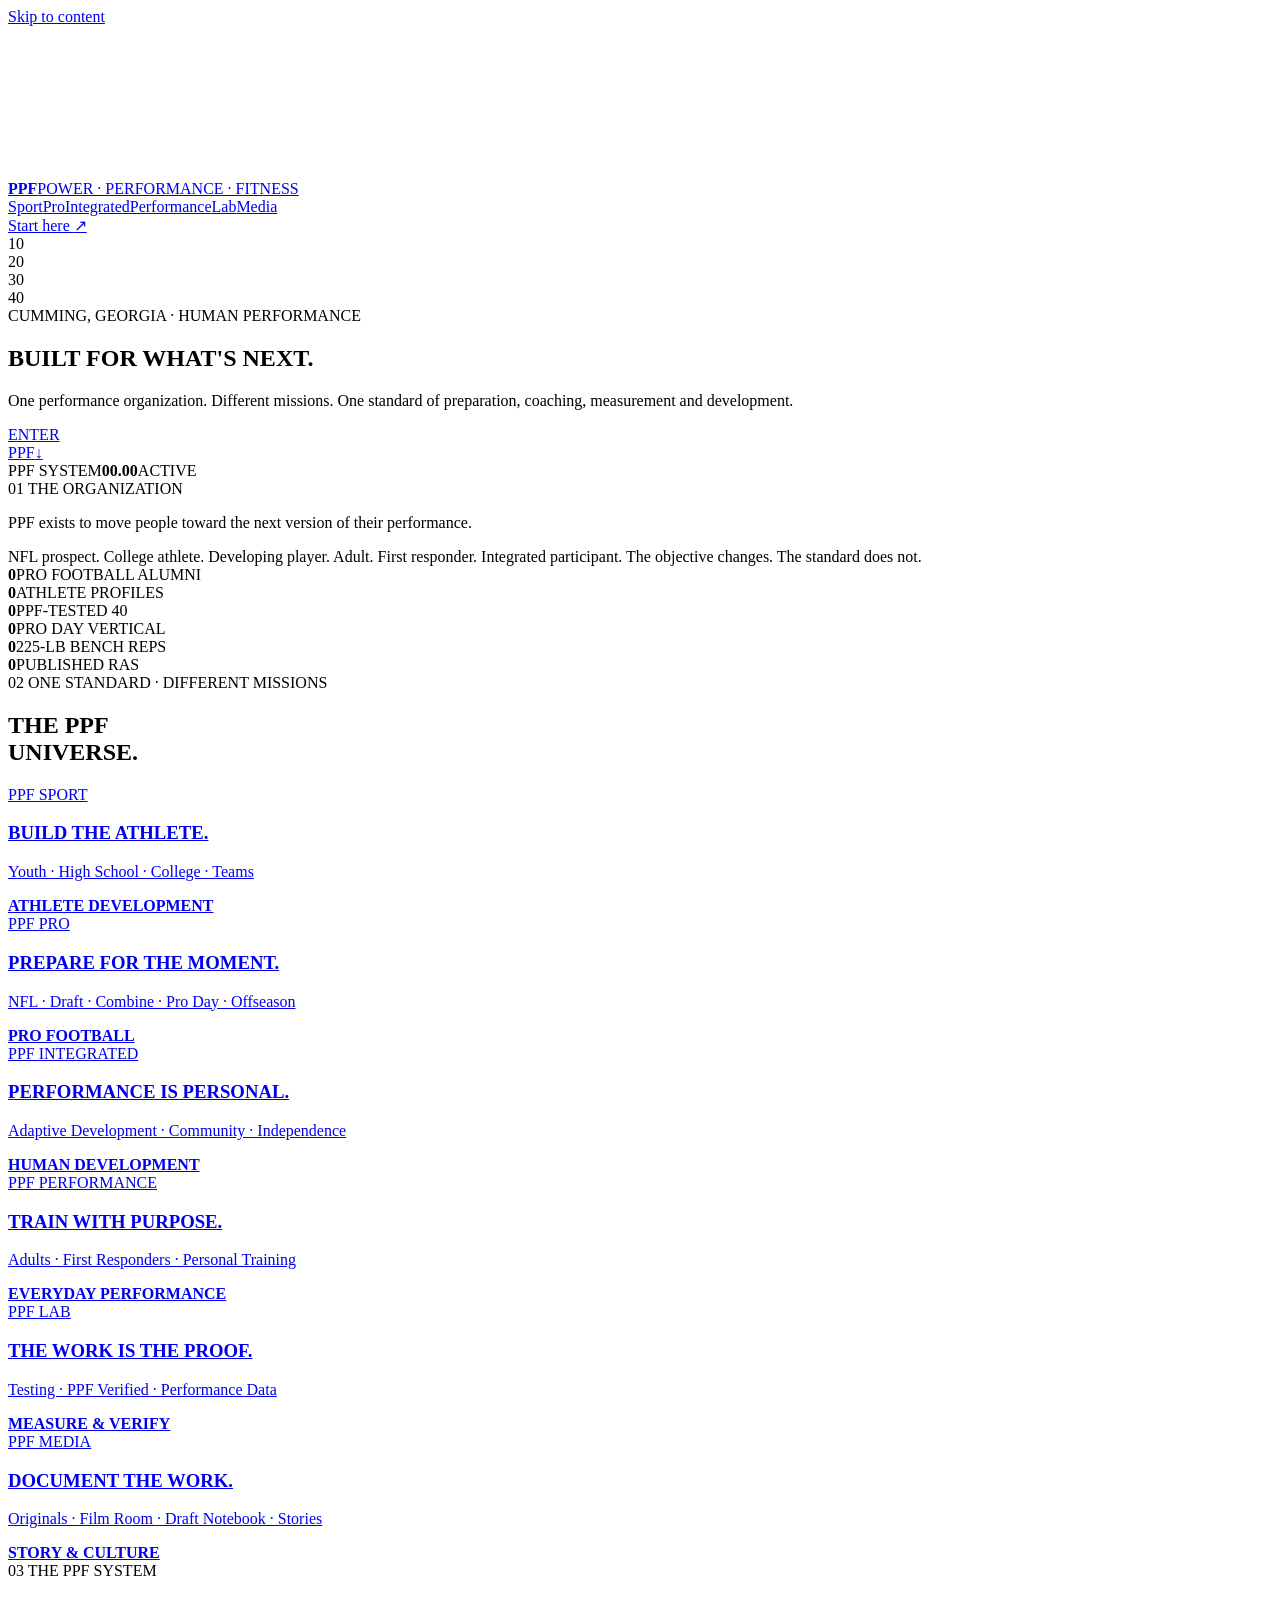
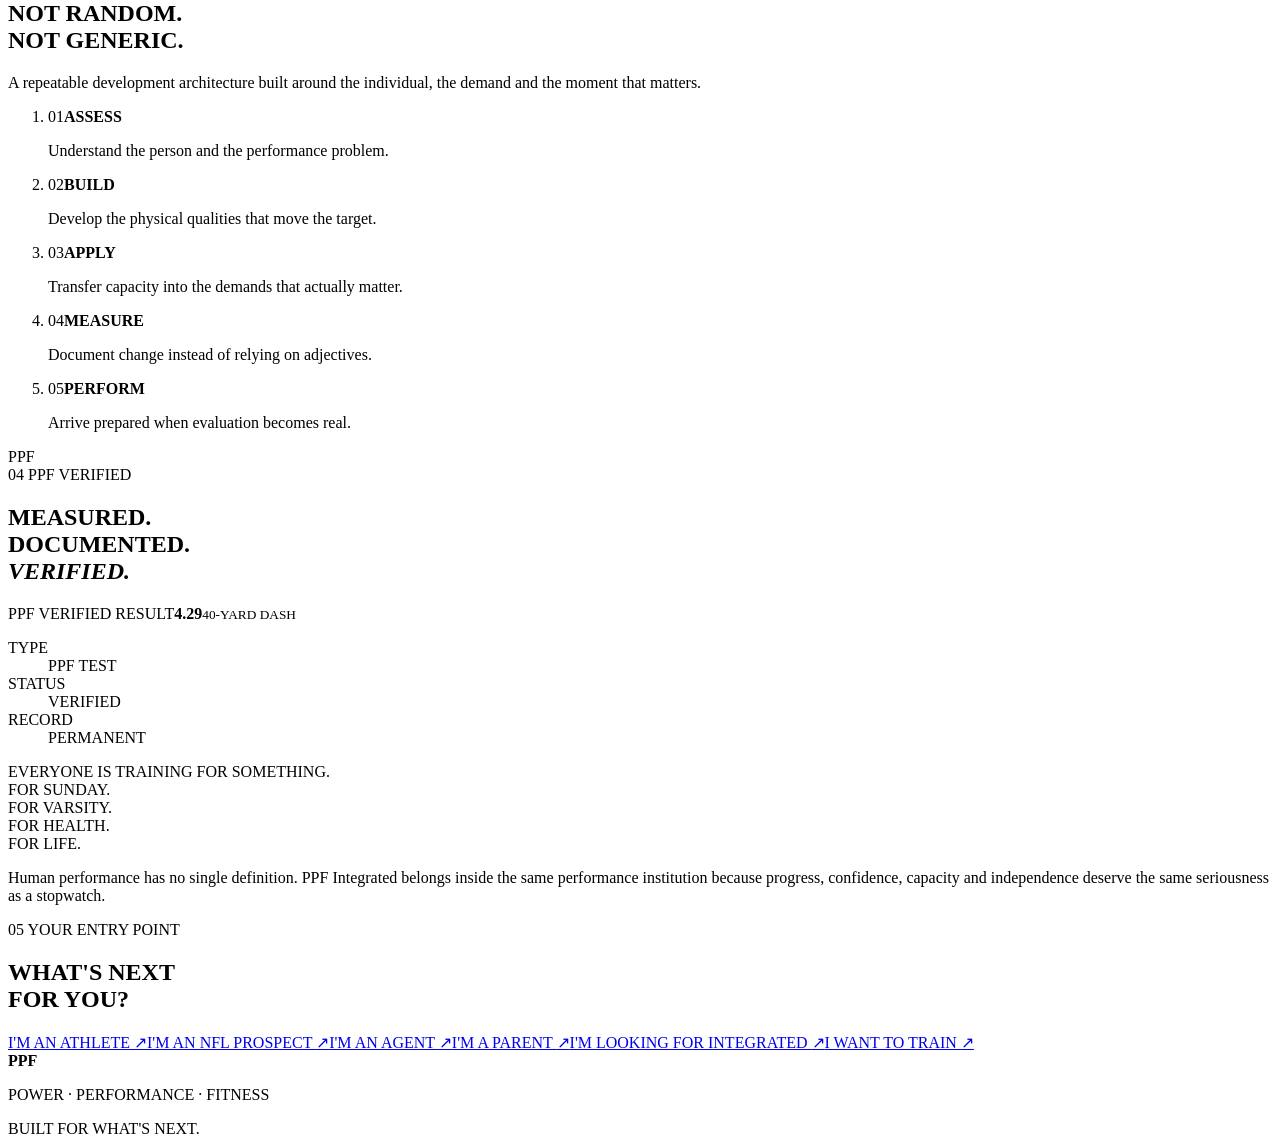
==== master/index.html @ 08e65265 "Build PPF master experience foundation" ====
<!doctype html>
<html lang="en">
<head>
  <meta charset="utf-8">
  <meta name="viewport" content="width=device-width,initial-scale=1,viewport-fit=cover">
  <meta name="theme-color" content="#070707">
  <title>PPF | Built for What's Next</title>
  <meta name="description" content="Power Performance & Fitness. Athlete development, professional football preparation, adaptive development, adult performance, verified testing and original media from Cumming, Georgia.">
  <link rel="stylesheet" href="styles/tokens.css">
  <link rel="stylesheet" href="styles/base.css">
  <link rel="stylesheet" href="styles/motion.css">
</head>
<body>
  <a class="skip" href="#main">Skip to content</a>
  <div class="scroll-meter" aria-hidden="true"><span id="scrollMeter"></span></div>
  <canvas class="performance-grid" id="performanceGrid" aria-hidden="true"></canvas>

  <header class="site-header" id="siteHeader">
    <a class="wordmark" href="#top" aria-label="PPF home">
      <strong>PPF</strong><span>POWER · PERFORMANCE · FITNESS</span>
    </a>
    <nav class="desktop-nav" aria-label="Primary navigation">
      <a href="#sport">Sport</a><a href="#pro">Pro</a><a href="#integrated">Integrated</a><a href="#performance">Performance</a><a href="#lab">Lab</a><a href="#media">Media</a>
    </nav>
    <a class="start-link" href="#path">Start here <span>↗</span></a>
  </header>

  <main id="main">
    <section class="hero" id="top" data-tone="dark">
      <div class="hero-field" aria-hidden="true">
        <div class="yard yard-10">10</div><div class="yard yard-20">20</div><div class="yard yard-30">30</div><div class="yard yard-40">40</div>
      </div>
      <div class="hero-kicker reveal">CUMMING, GEORGIA · HUMAN PERFORMANCE</div>
      <h1 class="hero-title" aria-label="Built for what's next">
        <span class="title-line"><span>BUILT FOR</span></span>
        <span class="title-line accent-line"><span>WHAT'S NEXT.</span></span>
      </h1>
      <div class="hero-bottom reveal">
        <p>One performance organization. Different missions. One standard of preparation, coaching, measurement and development.</p>
        <a class="circle-cta magnetic" href="#manifesto"><span>ENTER<br>PPF</span><i>↓</i></a>
      </div>
      <div class="hero-readout" aria-hidden="true"><span>PPF SYSTEM</span><strong id="heroReadout">00.00</strong><span>ACTIVE</span></div>
    </section>

    <section class="manifesto section-pad" id="manifesto">
      <div class="eyebrow reveal"><span>01</span> THE ORGANIZATION</div>
      <p class="manifesto-copy split-reveal">PPF exists to move people toward the next version of their performance.</p>
      <div class="manifesto-sub reveal">NFL prospect. College athlete. Developing player. Adult. First responder. Integrated participant. The objective changes. The standard does not.</div>
    </section>

    <section class="proof" id="proof" aria-label="PPF proof">
      <div class="proof-track">
        <article class="proof-stat reveal"><strong data-count="24">0</strong><span>PRO FOOTBALL ALUMNI</span></article>
        <article class="proof-stat reveal"><strong data-count="60" data-suffix="+">0</strong><span>ATHLETE PROFILES</span></article>
        <article class="proof-stat reveal"><strong data-count="4.29" data-decimals="2">0</strong><span>PPF-TESTED 40</span></article>
        <article class="proof-stat reveal"><strong data-count="39.5" data-decimals="1" data-suffix="″">0</strong><span>PRO DAY VERTICAL</span></article>
        <article class="proof-stat reveal"><strong data-count="30">0</strong><span>225-LB BENCH REPS</span></article>
        <article class="proof-stat reveal"><strong data-count="9.75" data-decimals="2">0</strong><span>PUBLISHED RAS</span></article>
      </div>
    </section>

    <section class="worlds section-pad" aria-labelledby="worldsTitle">
      <div class="eyebrow reveal"><span>02</span> ONE STANDARD · DIFFERENT MISSIONS</div>
      <h2 id="worldsTitle" class="section-title split-reveal">THE PPF<br>UNIVERSE.</h2>
      <div class="world-stack">
        <a class="world-panel" id="sport" href="#path" data-index="01"><div><span>PPF SPORT</span><h3>BUILD THE ATHLETE.</h3><p>Youth · High School · College · Teams</p></div><b>ATHLETE DEVELOPMENT</b></a>
        <a class="world-panel" id="pro" href="#path" data-index="02"><div><span>PPF PRO</span><h3>PREPARE FOR THE MOMENT.</h3><p>NFL · Draft · Combine · Pro Day · Offseason</p></div><b>PRO FOOTBALL</b></a>
        <a class="world-panel" id="integrated" href="#path" data-index="03"><div><span>PPF INTEGRATED</span><h3>PERFORMANCE IS PERSONAL.</h3><p>Adaptive Development · Community · Independence</p></div><b>HUMAN DEVELOPMENT</b></a>
        <a class="world-panel" id="performance" href="#path" data-index="04"><div><span>PPF PERFORMANCE</span><h3>TRAIN WITH PURPOSE.</h3><p>Adults · First Responders · Personal Training</p></div><b>EVERYDAY PERFORMANCE</b></a>
        <a class="world-panel" id="lab" href="#path" data-index="05"><div><span>PPF LAB</span><h3>THE WORK IS THE PROOF.</h3><p>Testing · PPF Verified · Performance Data</p></div><b>MEASURE & VERIFY</b></a>
        <a class="world-panel" id="media" href="#path" data-index="06"><div><span>PPF MEDIA</span><h3>DOCUMENT THE WORK.</h3><p>Originals · Film Room · Draft Notebook · Stories</p></div><b>STORY & CULTURE</b></a>
      </div>
    </section>

    <section class="system section-pad" id="system">
      <div class="eyebrow reveal"><span>03</span> THE PPF SYSTEM</div>
      <div class="system-head"><h2 class="section-title split-reveal">NOT RANDOM.<br>NOT GENERIC.</h2><p class="reveal">A repeatable development architecture built around the individual, the demand and the moment that matters.</p></div>
      <ol class="system-steps">
        <li class="reveal"><span>01</span><strong>ASSESS</strong><p>Understand the person and the performance problem.</p></li>
        <li class="reveal"><span>02</span><strong>BUILD</strong><p>Develop the physical qualities that move the target.</p></li>
        <li class="reveal"><span>03</span><strong>APPLY</strong><p>Transfer capacity into the demands that actually matter.</p></li>
        <li class="reveal"><span>04</span><strong>MEASURE</strong><p>Document change instead of relying on adjectives.</p></li>
        <li class="reveal"><span>05</span><strong>PERFORM</strong><p>Arrive prepared when evaluation becomes real.</p></li>
      </ol>
    </section>

    <section class="verified section-pad">
      <div class="verified-orbit" aria-hidden="true"><span>PPF</span></div>
      <div class="eyebrow reveal"><span>04</span> PPF VERIFIED</div>
      <div class="verified-grid">
        <h2 class="section-title split-reveal">MEASURED.<br>DOCUMENTED.<br><em>VERIFIED.</em></h2>
        <div class="verified-card reveal"><span>PPF VERIFIED RESULT</span><strong>4.29</strong><small>40-YARD DASH</small><dl><div><dt>TYPE</dt><dd>PPF TEST</dd></div><div><dt>STATUS</dt><dd>VERIFIED</dd></div><div><dt>RECORD</dt><dd>PERMANENT</dd></div></dl></div>
      </div>
    </section>

    <section class="human section-pad">
      <div class="human-line reveal">EVERYONE IS TRAINING FOR SOMETHING.</div>
      <div class="human-grid">
        <div class="human-statement split-reveal">FOR SUNDAY.<br>FOR VARSITY.<br>FOR HEALTH.<br><span>FOR LIFE.</span></div>
        <p class="reveal">Human performance has no single definition. PPF Integrated belongs inside the same performance institution because progress, confidence, capacity and independence deserve the same seriousness as a stopwatch.</p>
      </div>
    </section>

    <section class="path section-pad" id="path">
      <div class="eyebrow reveal"><span>05</span> YOUR ENTRY POINT</div>
      <h2 class="section-title split-reveal">WHAT'S NEXT<br>FOR YOU?</h2>
      <div class="path-grid">
        <a href="#sport" class="reveal">I'M AN ATHLETE <span>↗</span></a><a href="#pro" class="reveal">I'M AN NFL PROSPECT <span>↗</span></a><a href="#pro" class="reveal">I'M AN AGENT <span>↗</span></a><a href="#sport" class="reveal">I'M A PARENT <span>↗</span></a><a href="#integrated" class="reveal">I'M LOOKING FOR INTEGRATED <span>↗</span></a><a href="#performance" class="reveal">I WANT TO TRAIN <span>↗</span></a>
      </div>
    </section>
  </main>

  <footer><strong>PPF</strong><p>POWER · PERFORMANCE · FITNESS</p><span>BUILT FOR WHAT'S NEXT.</span></footer>
  <script src="scripts/app.js" defer></script>
</body>
</html>
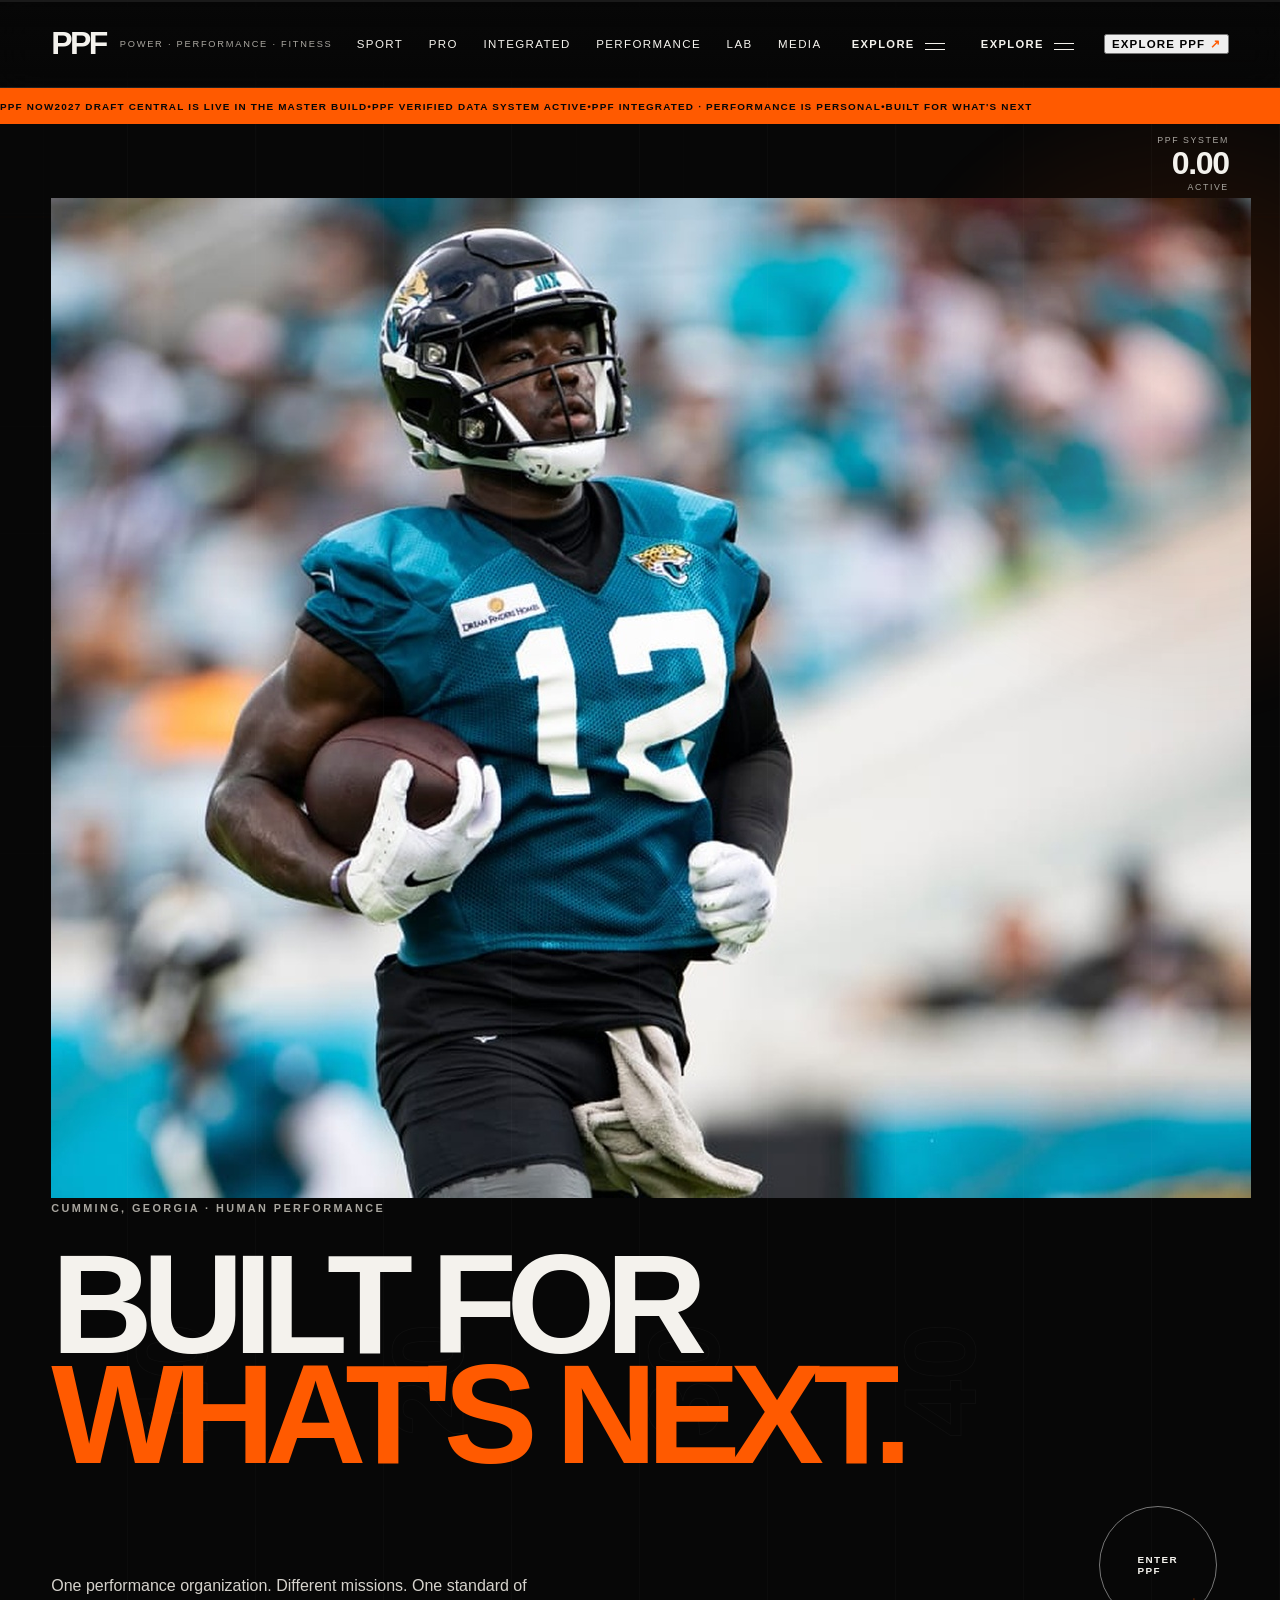
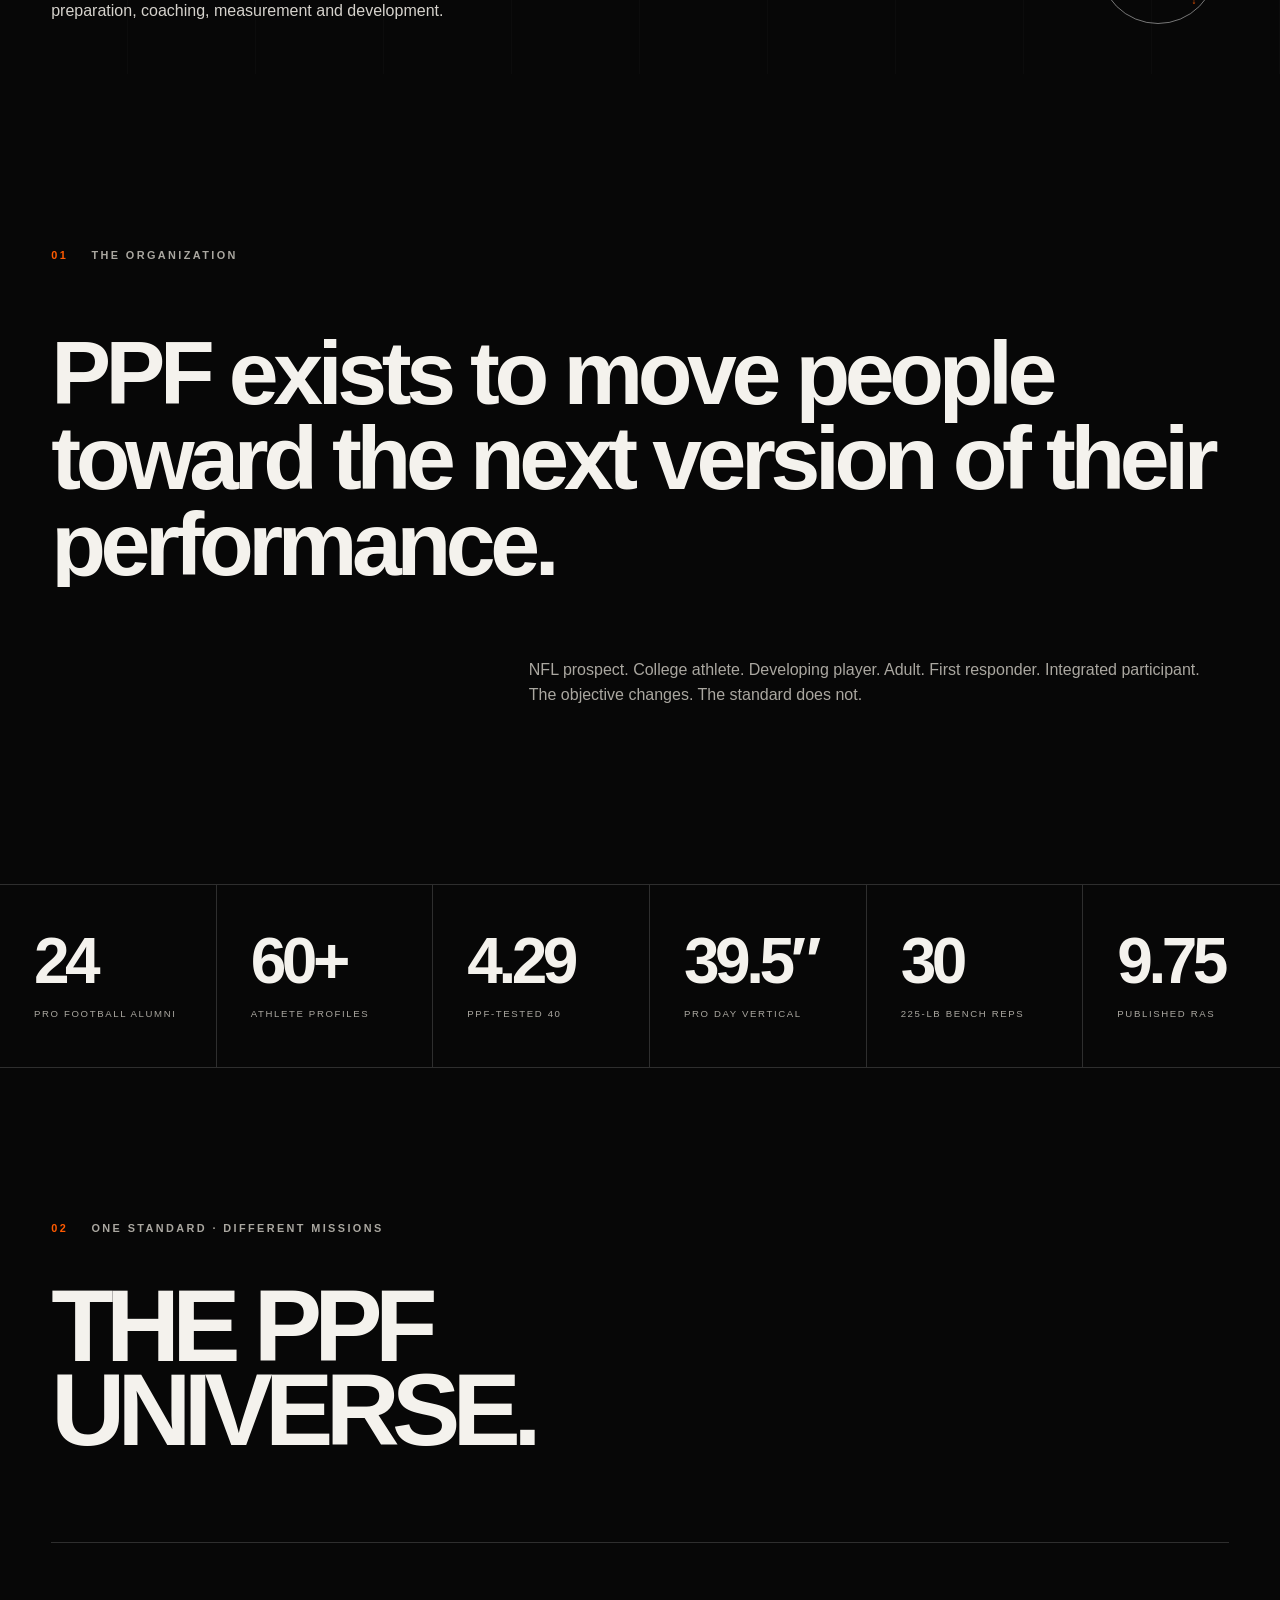
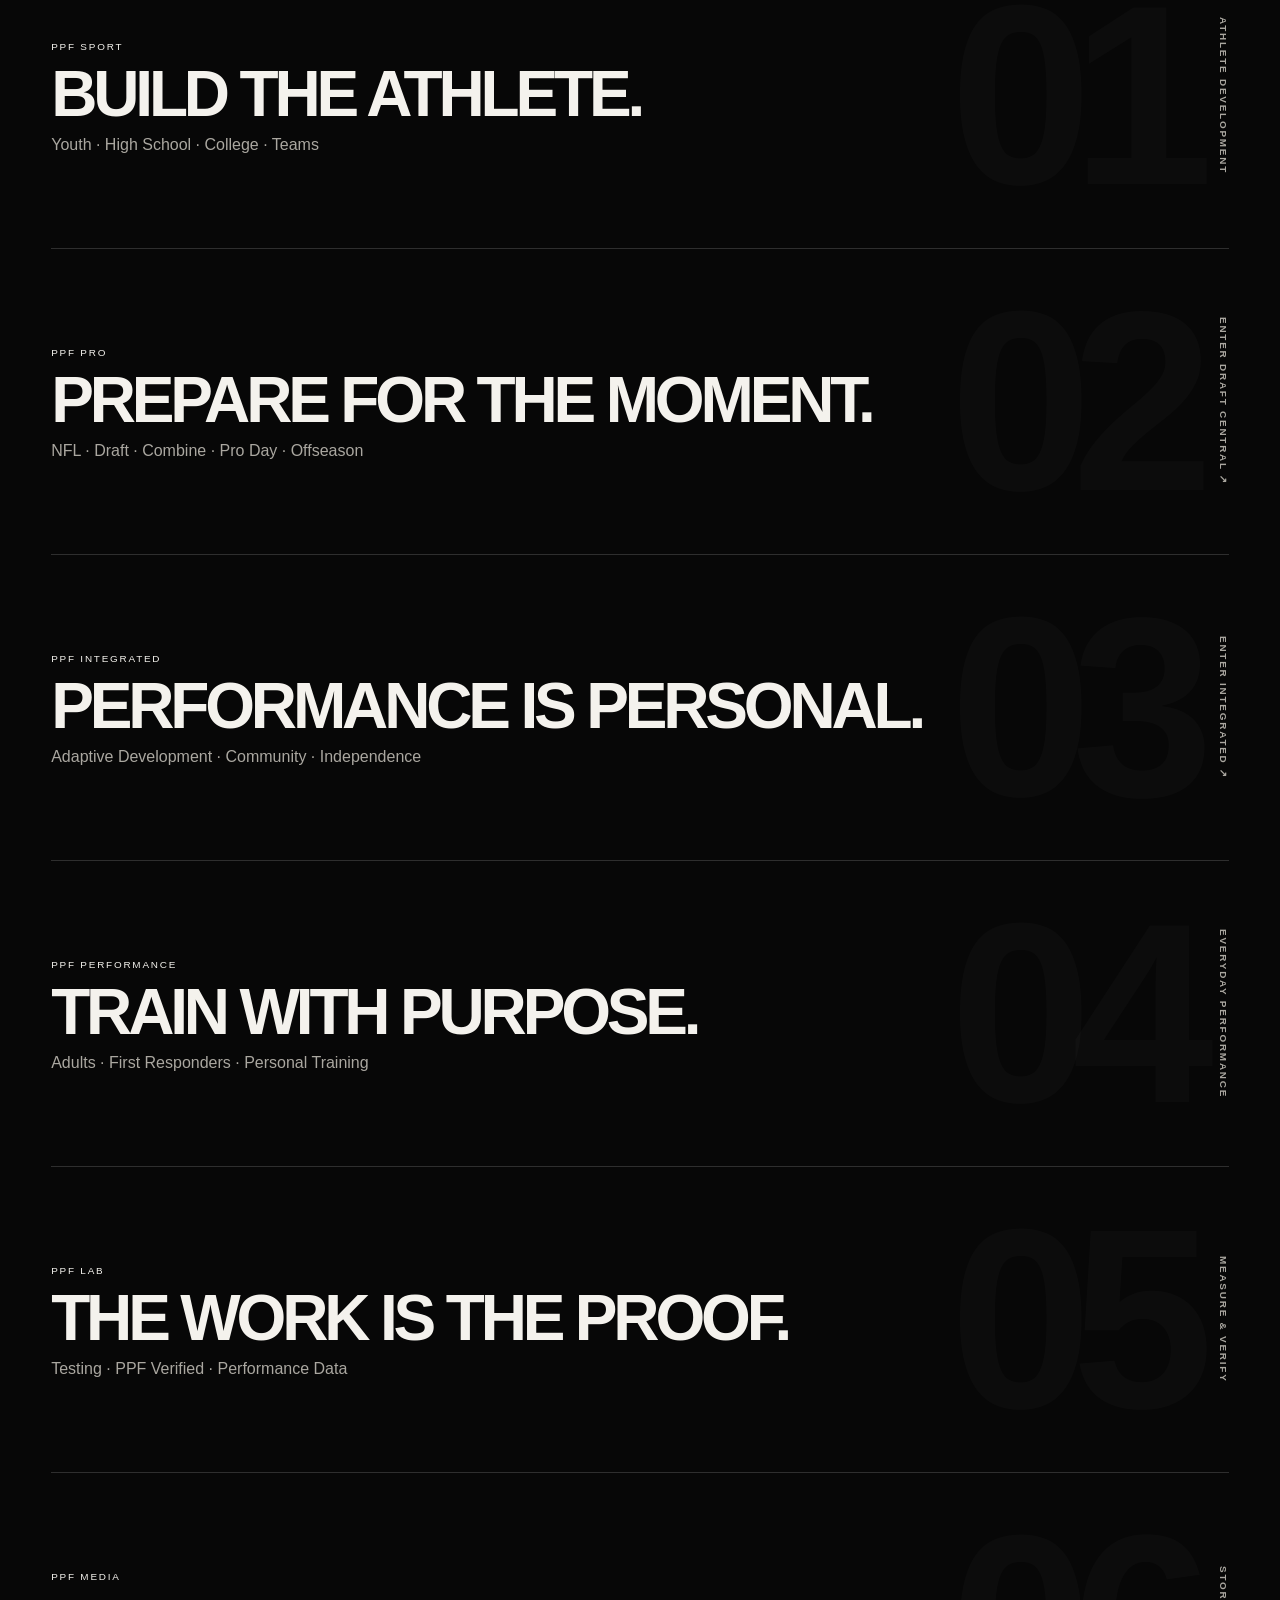
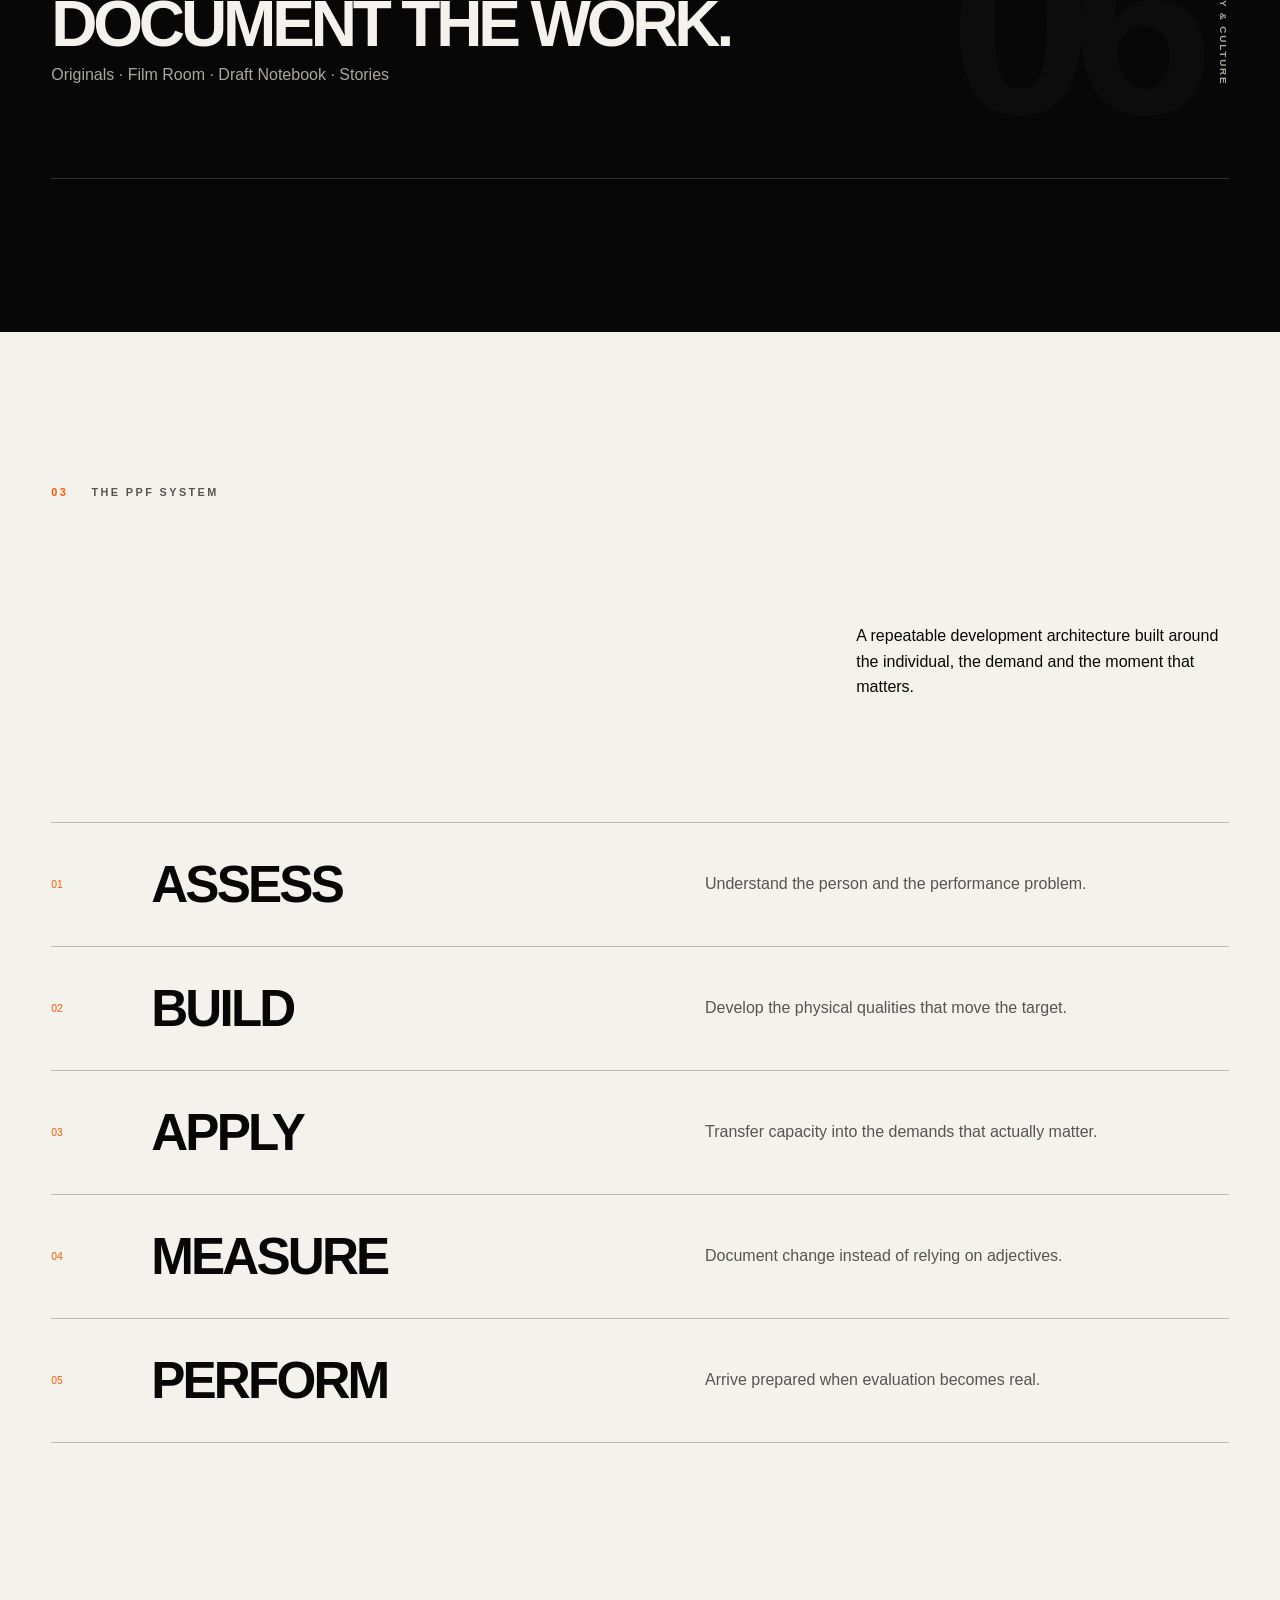
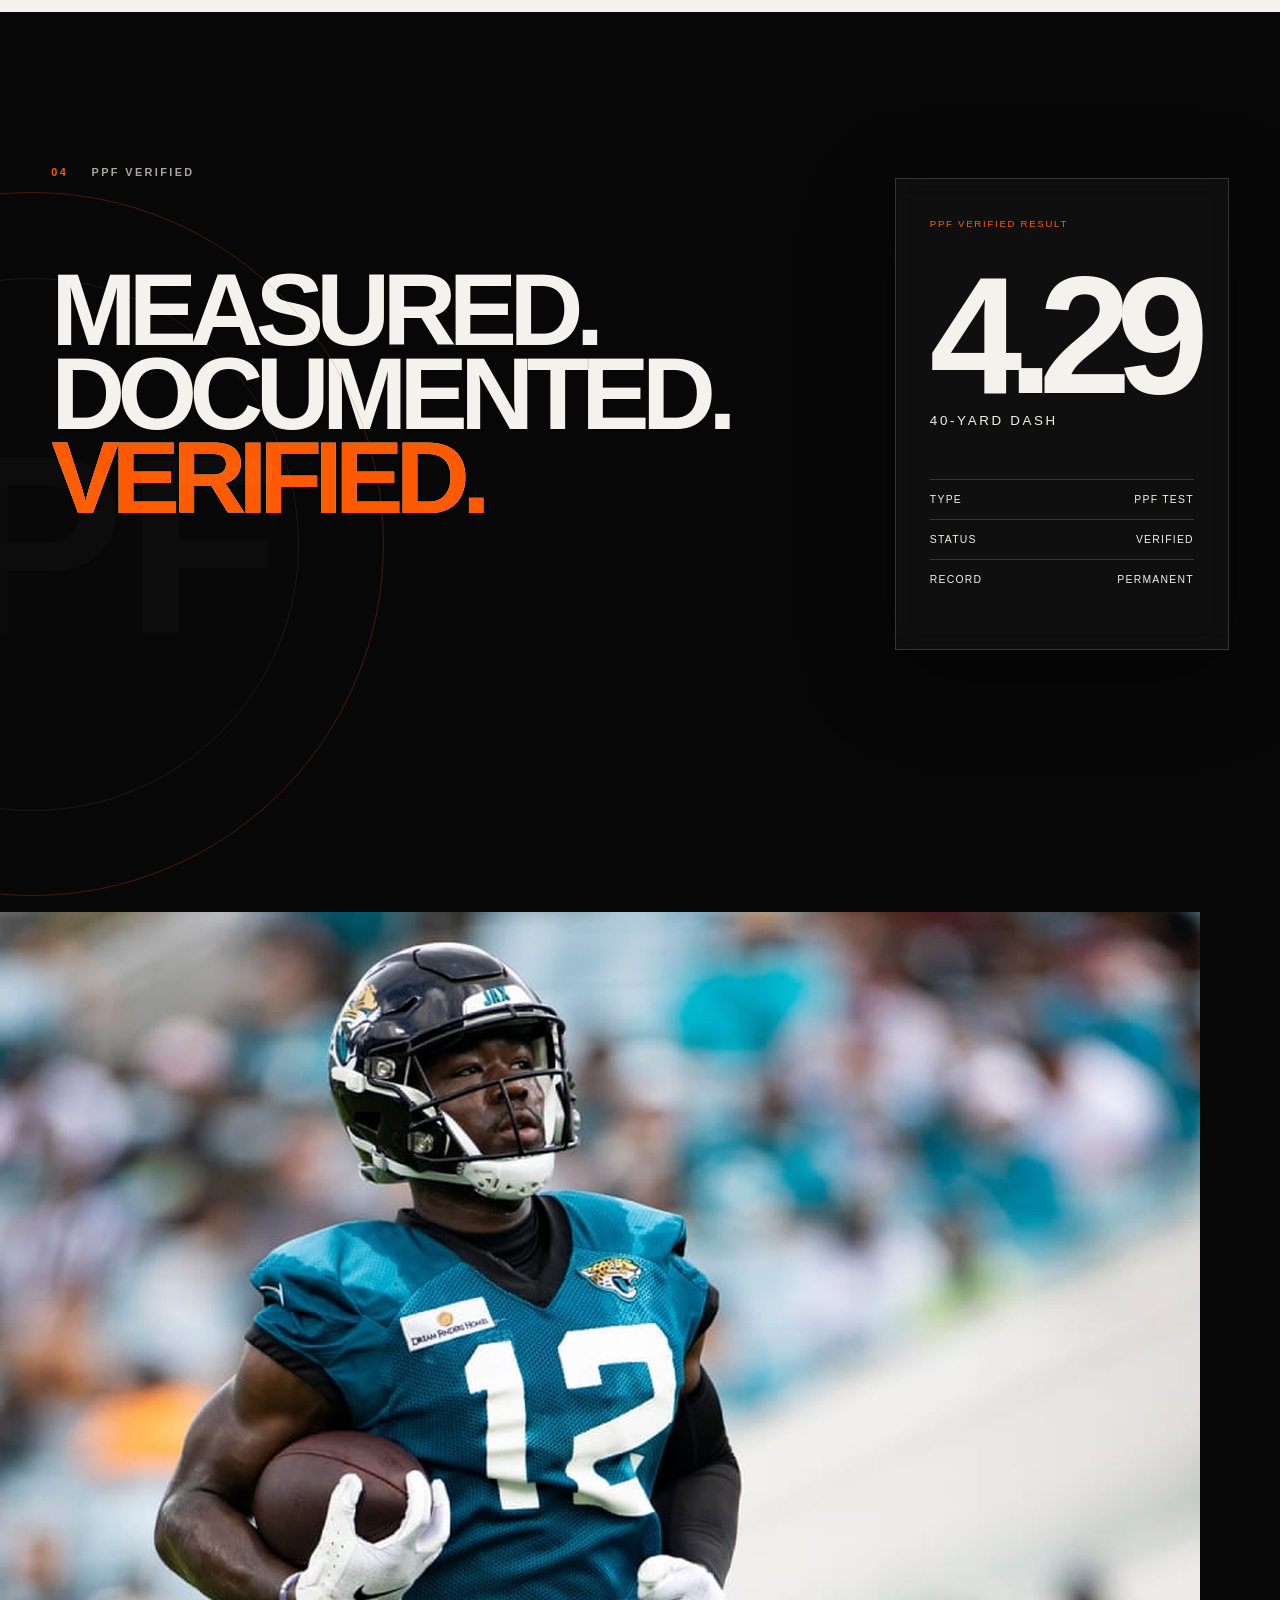
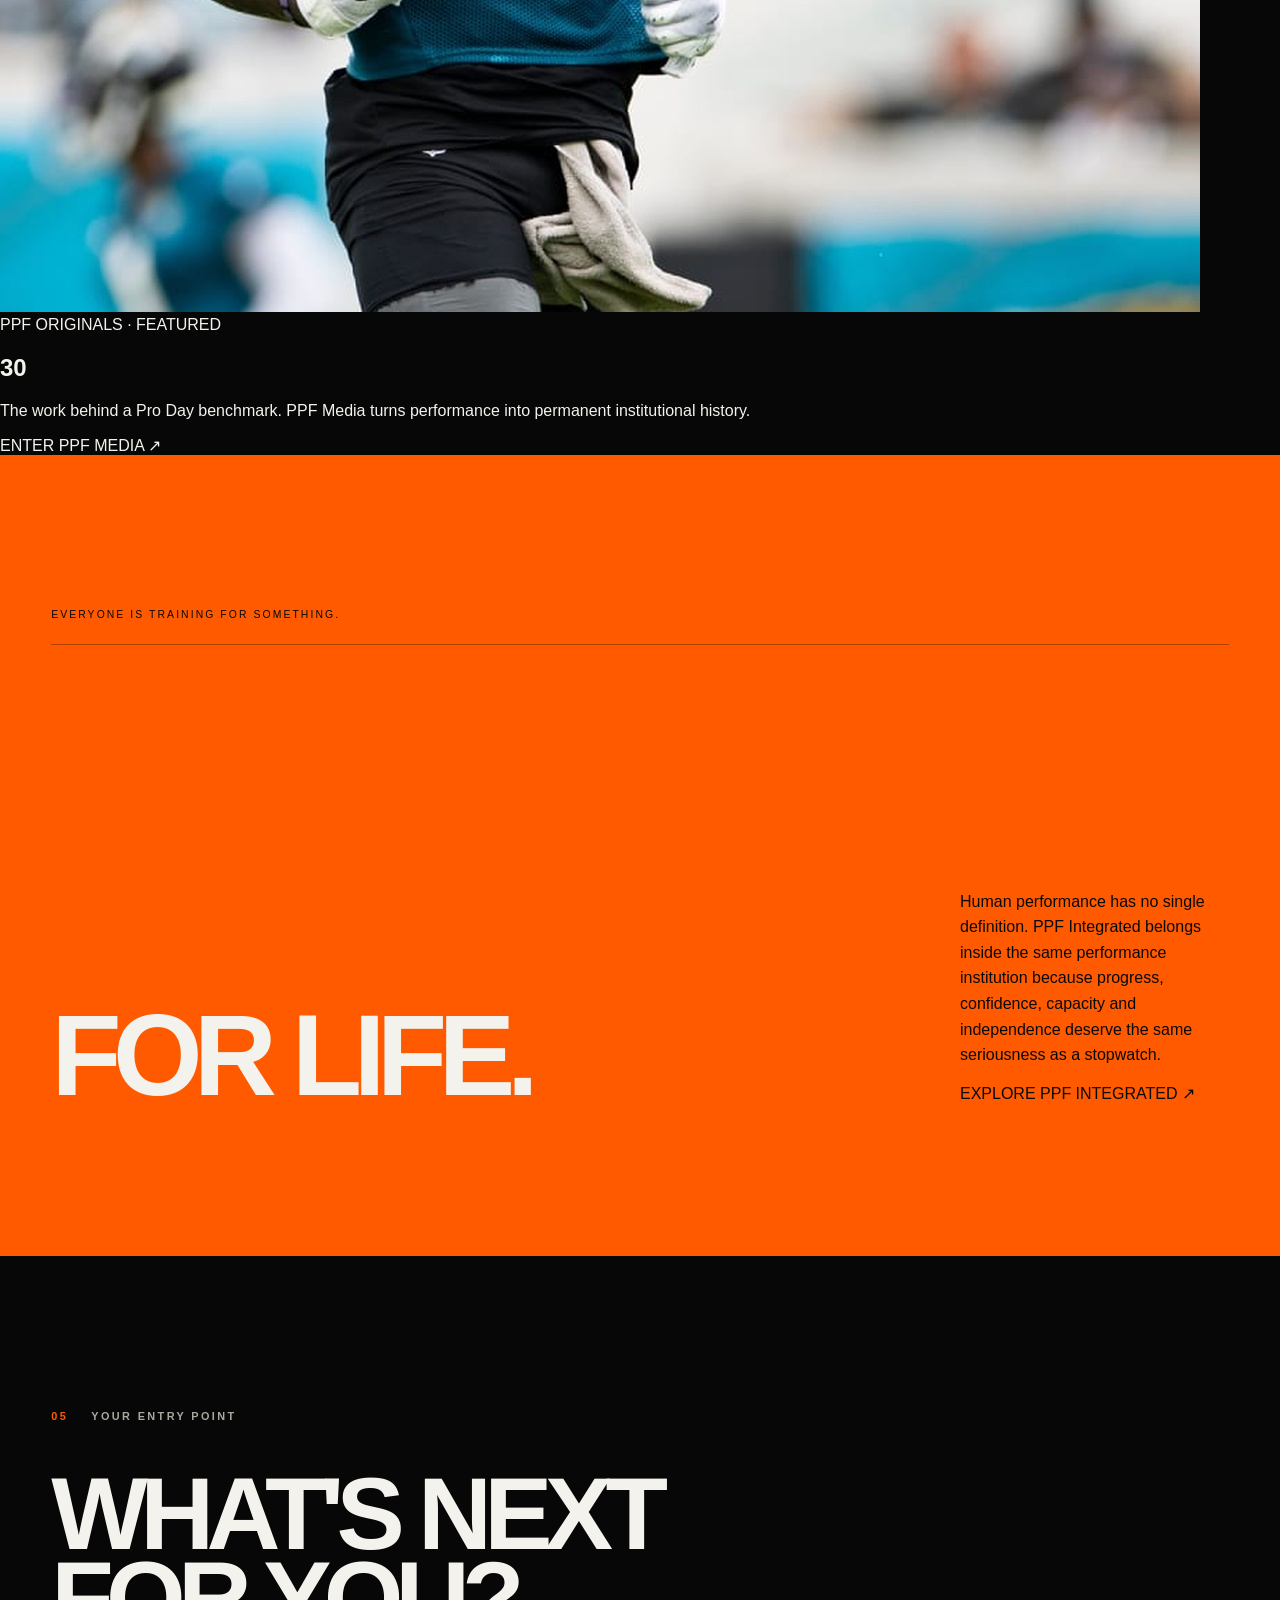
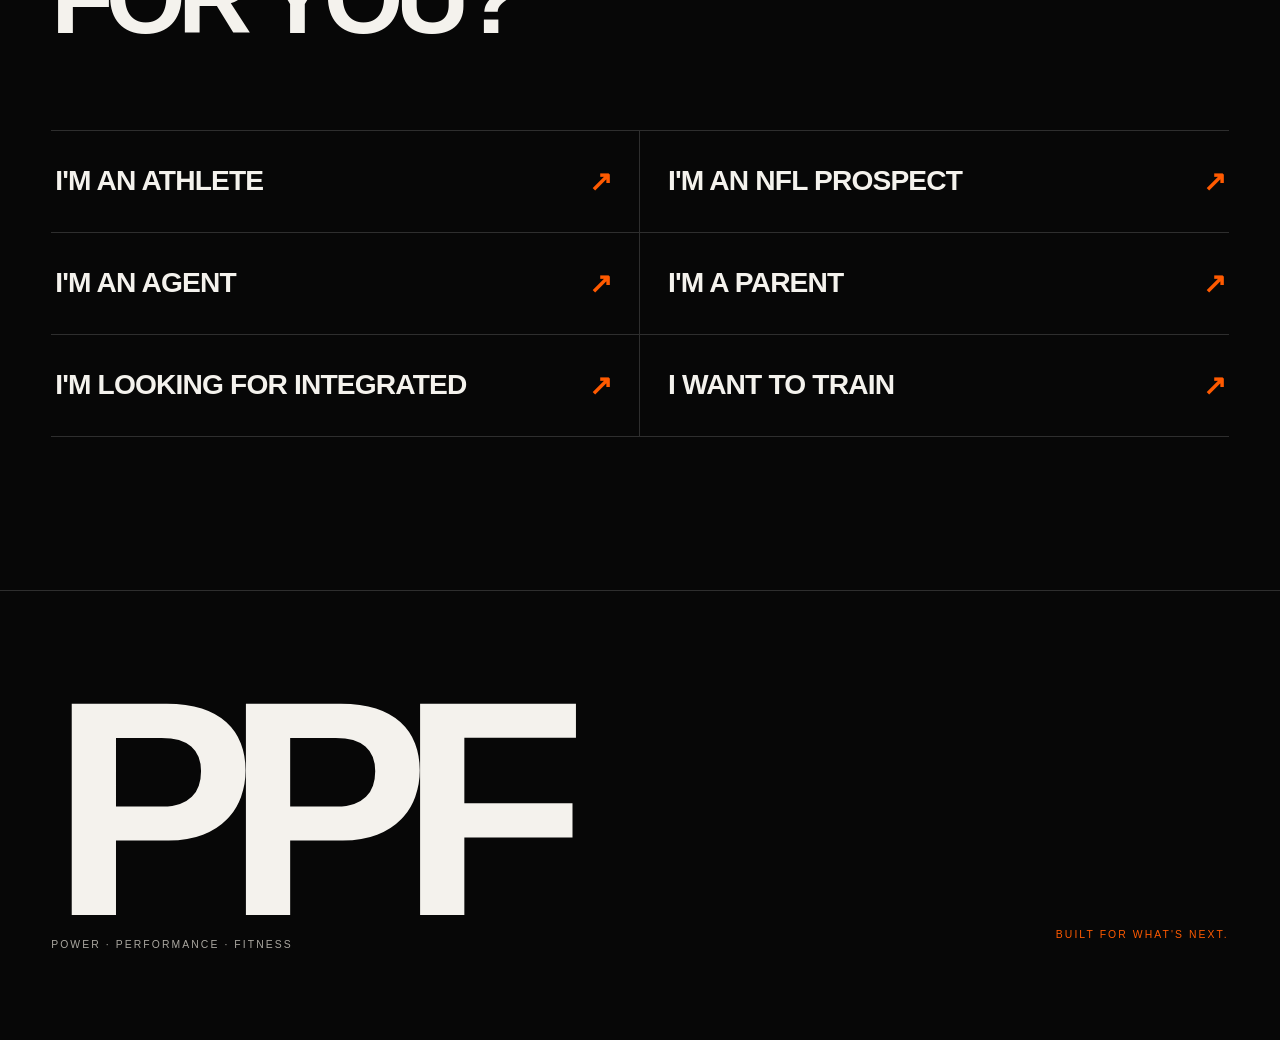
==== commit 5d2d83dd: "Connect PPF master to flagship division experiences" ====
--- a/master/index.html
+++ b/master/index.html
@@ -9,6 +9,7 @@
   <link rel="stylesheet" href="styles/tokens.css">
   <link rel="stylesheet" href="styles/base.css">
   <link rel="stylesheet" href="styles/motion.css">
+  <link rel="stylesheet" href="styles/platform.css">
 </head>
 <body>
   <a class="skip" href="#main">Skip to content</a>
@@ -16,101 +17,63 @@
   <canvas class="performance-grid" id="performanceGrid" aria-hidden="true"></canvas>
 
   <header class="site-header" id="siteHeader">
-    <a class="wordmark" href="#top" aria-label="PPF home">
-      <strong>PPF</strong><span>POWER · PERFORMANCE · FITNESS</span>
-    </a>
-    <nav class="desktop-nav" aria-label="Primary navigation">
-      <a href="#sport">Sport</a><a href="#pro">Pro</a><a href="#integrated">Integrated</a><a href="#performance">Performance</a><a href="#lab">Lab</a><a href="#media">Media</a>
-    </nav>
-    <a class="start-link" href="#path">Start here <span>↗</span></a>
+    <a class="wordmark" href="#top" aria-label="PPF home"><strong>PPF</strong><span>POWER · PERFORMANCE · FITNESS</span></a>
+    <nav class="desktop-nav" aria-label="Primary navigation"><a href="#sport">Sport</a><a href="pro/draft-2027.html">Pro</a><a href="integrated/index.html">Integrated</a><a href="#performance">Performance</a><a href="#lab">Lab</a><a href="#media">Media</a></nav>
+    <button class="start-link control-toggle" id="controlToggle" type="button" aria-expanded="false" aria-controls="controlRoom">Explore PPF <span>↗</span></button>
   </header>
+
+  <aside class="control-room" id="controlRoom" aria-hidden="true">
+    <div class="control-room-inner">
+      <div class="control-head"><span>PPF CONTROL ROOM</span><button id="controlClose" type="button" aria-label="Close PPF Control Room">CLOSE ×</button></div>
+      <nav class="control-grid" aria-label="PPF divisions">
+        <a href="#sport"><small>01 · ATHLETE DEVELOPMENT</small><strong>PPF SPORT</strong><span>Youth · High School · College · Teams</span></a>
+        <a href="pro/draft-2027.html"><small>02 · PROFESSIONAL FOOTBALL</small><strong>PPF PRO</strong><span>Draft · Combine · Pro Day · NFL</span></a>
+        <a href="integrated/index.html"><small>03 · HUMAN DEVELOPMENT</small><strong>PPF INTEGRATED</strong><span>Adaptive Development · Community · Independence</span></a>
+        <a href="#performance"><small>04 · EVERYDAY PERFORMANCE</small><strong>PPF PERFORMANCE</strong><span>Adults · First Responders · Personal Training</span></a>
+        <a href="#lab"><small>05 · DATA & TESTING</small><strong>PPF LAB</strong><span>PPF ID · Verified · Performance Data</span></a>
+        <a href="#media"><small>06 · STORY & CULTURE</small><strong>PPF MEDIA</strong><span>Originals · Film Room · Draft Notebook</span></a>
+      </nav>
+    </div>
+  </aside>
+
+  <div class="ppf-now" aria-label="PPF Now"><strong>PPF NOW</strong><div class="ppf-now-track"><span>2027 DRAFT CENTRAL IS LIVE IN THE MASTER BUILD</span><i>•</i><span>PPF VERIFIED DATA SYSTEM ACTIVE</span><i>•</i><span>PPF INTEGRATED · PERFORMANCE IS PERSONAL</span><i>•</i><span>BUILT FOR WHAT'S NEXT</span></div></div>
 
   <main id="main">
     <section class="hero" id="top" data-tone="dark">
-      <div class="hero-field" aria-hidden="true">
-        <div class="yard yard-10">10</div><div class="yard yard-20">20</div><div class="yard yard-30">30</div><div class="yard yard-40">40</div>
-      </div>
+      <div class="master-video" aria-hidden="true"><video autoplay muted loop playsinline poster="../Jalen.Camp.Texans.featured.latest.jpg"><source src="../IMG_0371.MOV" type="video/quicktime"></video></div>
+      <div class="hero-field" aria-hidden="true"><div class="yard yard-10">10</div><div class="yard yard-20">20</div><div class="yard yard-30">30</div><div class="yard yard-40">40</div></div>
       <div class="hero-kicker reveal">CUMMING, GEORGIA · HUMAN PERFORMANCE</div>
-      <h1 class="hero-title" aria-label="Built for what's next">
-        <span class="title-line"><span>BUILT FOR</span></span>
-        <span class="title-line accent-line"><span>WHAT'S NEXT.</span></span>
-      </h1>
-      <div class="hero-bottom reveal">
-        <p>One performance organization. Different missions. One standard of preparation, coaching, measurement and development.</p>
-        <a class="circle-cta magnetic" href="#manifesto"><span>ENTER<br>PPF</span><i>↓</i></a>
-      </div>
+      <h1 class="hero-title" aria-label="Built for what's next"><span class="title-line"><span>BUILT FOR</span></span><span class="title-line accent-line"><span>WHAT'S NEXT.</span></span></h1>
+      <div class="hero-bottom reveal"><p>One performance organization. Different missions. One standard of preparation, coaching, measurement and development.</p><a class="circle-cta magnetic" href="#manifesto"><span>ENTER<br>PPF</span><i>↓</i></a></div>
       <div class="hero-readout" aria-hidden="true"><span>PPF SYSTEM</span><strong id="heroReadout">00.00</strong><span>ACTIVE</span></div>
     </section>
 
-    <section class="manifesto section-pad" id="manifesto">
-      <div class="eyebrow reveal"><span>01</span> THE ORGANIZATION</div>
-      <p class="manifesto-copy split-reveal">PPF exists to move people toward the next version of their performance.</p>
-      <div class="manifesto-sub reveal">NFL prospect. College athlete. Developing player. Adult. First responder. Integrated participant. The objective changes. The standard does not.</div>
-    </section>
+    <section class="manifesto section-pad" id="manifesto"><div class="eyebrow reveal"><span>01</span> THE ORGANIZATION</div><p class="manifesto-copy split-reveal">PPF exists to move people toward the next version of their performance.</p><div class="manifesto-sub reveal">NFL prospect. College athlete. Developing player. Adult. First responder. Integrated participant. The objective changes. The standard does not.</div></section>
 
-    <section class="proof" id="proof" aria-label="PPF proof">
-      <div class="proof-track">
-        <article class="proof-stat reveal"><strong data-count="24">0</strong><span>PRO FOOTBALL ALUMNI</span></article>
-        <article class="proof-stat reveal"><strong data-count="60" data-suffix="+">0</strong><span>ATHLETE PROFILES</span></article>
-        <article class="proof-stat reveal"><strong data-count="4.29" data-decimals="2">0</strong><span>PPF-TESTED 40</span></article>
-        <article class="proof-stat reveal"><strong data-count="39.5" data-decimals="1" data-suffix="″">0</strong><span>PRO DAY VERTICAL</span></article>
-        <article class="proof-stat reveal"><strong data-count="30">0</strong><span>225-LB BENCH REPS</span></article>
-        <article class="proof-stat reveal"><strong data-count="9.75" data-decimals="2">0</strong><span>PUBLISHED RAS</span></article>
-      </div>
-    </section>
+    <section class="proof" id="proof" aria-label="PPF proof"><div class="proof-track"><article class="proof-stat reveal"><strong data-count="24">0</strong><span>PRO FOOTBALL ALUMNI</span></article><article class="proof-stat reveal"><strong data-count="60" data-suffix="+">0</strong><span>ATHLETE PROFILES</span></article><article class="proof-stat reveal"><strong data-count="4.29" data-decimals="2">0</strong><span>PPF-TESTED 40</span></article><article class="proof-stat reveal"><strong data-count="39.5" data-decimals="1" data-suffix="″">0</strong><span>PRO DAY VERTICAL</span></article><article class="proof-stat reveal"><strong data-count="30">0</strong><span>225-LB BENCH REPS</span></article><article class="proof-stat reveal"><strong data-count="9.75" data-decimals="2">0</strong><span>PUBLISHED RAS</span></article></div></section>
 
-    <section class="worlds section-pad" aria-labelledby="worldsTitle">
-      <div class="eyebrow reveal"><span>02</span> ONE STANDARD · DIFFERENT MISSIONS</div>
-      <h2 id="worldsTitle" class="section-title split-reveal">THE PPF<br>UNIVERSE.</h2>
-      <div class="world-stack">
-        <a class="world-panel" id="sport" href="#path" data-index="01"><div><span>PPF SPORT</span><h3>BUILD THE ATHLETE.</h3><p>Youth · High School · College · Teams</p></div><b>ATHLETE DEVELOPMENT</b></a>
-        <a class="world-panel" id="pro" href="#path" data-index="02"><div><span>PPF PRO</span><h3>PREPARE FOR THE MOMENT.</h3><p>NFL · Draft · Combine · Pro Day · Offseason</p></div><b>PRO FOOTBALL</b></a>
-        <a class="world-panel" id="integrated" href="#path" data-index="03"><div><span>PPF INTEGRATED</span><h3>PERFORMANCE IS PERSONAL.</h3><p>Adaptive Development · Community · Independence</p></div><b>HUMAN DEVELOPMENT</b></a>
-        <a class="world-panel" id="performance" href="#path" data-index="04"><div><span>PPF PERFORMANCE</span><h3>TRAIN WITH PURPOSE.</h3><p>Adults · First Responders · Personal Training</p></div><b>EVERYDAY PERFORMANCE</b></a>
-        <a class="world-panel" id="lab" href="#path" data-index="05"><div><span>PPF LAB</span><h3>THE WORK IS THE PROOF.</h3><p>Testing · PPF Verified · Performance Data</p></div><b>MEASURE & VERIFY</b></a>
-        <a class="world-panel" id="media" href="#path" data-index="06"><div><span>PPF MEDIA</span><h3>DOCUMENT THE WORK.</h3><p>Originals · Film Room · Draft Notebook · Stories</p></div><b>STORY & CULTURE</b></a>
-      </div>
-    </section>
+    <section class="worlds section-pad" aria-labelledby="worldsTitle"><div class="eyebrow reveal"><span>02</span> ONE STANDARD · DIFFERENT MISSIONS</div><h2 id="worldsTitle" class="section-title split-reveal">THE PPF<br>UNIVERSE.</h2><div class="world-stack">
+      <a class="world-panel" id="sport" href="#path" data-index="01"><div><span>PPF SPORT</span><h3>BUILD THE ATHLETE.</h3><p>Youth · High School · College · Teams</p></div><b>ATHLETE DEVELOPMENT</b></a>
+      <a class="world-panel" id="pro" href="pro/draft-2027.html" data-index="02"><div><span>PPF PRO</span><h3>PREPARE FOR THE MOMENT.</h3><p>NFL · Draft · Combine · Pro Day · Offseason</p></div><b>ENTER DRAFT CENTRAL ↗</b></a>
+      <a class="world-panel" id="integrated" href="integrated/index.html" data-index="03"><div><span>PPF INTEGRATED</span><h3>PERFORMANCE IS PERSONAL.</h3><p>Adaptive Development · Community · Independence</p></div><b>ENTER INTEGRATED ↗</b></a>
+      <a class="world-panel" id="performance" href="#path" data-index="04"><div><span>PPF PERFORMANCE</span><h3>TRAIN WITH PURPOSE.</h3><p>Adults · First Responders · Personal Training</p></div><b>EVERYDAY PERFORMANCE</b></a>
+      <a class="world-panel" id="lab" href="#verified" data-index="05"><div><span>PPF LAB</span><h3>THE WORK IS THE PROOF.</h3><p>Testing · PPF Verified · Performance Data</p></div><b>MEASURE & VERIFY</b></a>
+      <a class="world-panel" id="media" href="#mediaFeature" data-index="06"><div><span>PPF MEDIA</span><h3>DOCUMENT THE WORK.</h3><p>Originals · Film Room · Draft Notebook · Stories</p></div><b>STORY & CULTURE</b></a>
+    </div></section>
 
-    <section class="system section-pad" id="system">
-      <div class="eyebrow reveal"><span>03</span> THE PPF SYSTEM</div>
-      <div class="system-head"><h2 class="section-title split-reveal">NOT RANDOM.<br>NOT GENERIC.</h2><p class="reveal">A repeatable development architecture built around the individual, the demand and the moment that matters.</p></div>
-      <ol class="system-steps">
-        <li class="reveal"><span>01</span><strong>ASSESS</strong><p>Understand the person and the performance problem.</p></li>
-        <li class="reveal"><span>02</span><strong>BUILD</strong><p>Develop the physical qualities that move the target.</p></li>
-        <li class="reveal"><span>03</span><strong>APPLY</strong><p>Transfer capacity into the demands that actually matter.</p></li>
-        <li class="reveal"><span>04</span><strong>MEASURE</strong><p>Document change instead of relying on adjectives.</p></li>
-        <li class="reveal"><span>05</span><strong>PERFORM</strong><p>Arrive prepared when evaluation becomes real.</p></li>
-      </ol>
-    </section>
+    <section class="system section-pad" id="system"><div class="eyebrow reveal"><span>03</span> THE PPF SYSTEM</div><div class="system-head"><h2 class="section-title split-reveal">NOT RANDOM.<br>NOT GENERIC.</h2><p class="reveal">A repeatable development architecture built around the individual, the demand and the moment that matters.</p></div><ol class="system-steps"><li class="reveal"><span>01</span><strong>ASSESS</strong><p>Understand the person and the performance problem.</p></li><li class="reveal"><span>02</span><strong>BUILD</strong><p>Develop the physical qualities that move the target.</p></li><li class="reveal"><span>03</span><strong>APPLY</strong><p>Transfer capacity into the demands that actually matter.</p></li><li class="reveal"><span>04</span><strong>MEASURE</strong><p>Document change instead of relying on adjectives.</p></li><li class="reveal"><span>05</span><strong>PERFORM</strong><p>Arrive prepared when evaluation becomes real.</p></li></ol></section>
 
-    <section class="verified section-pad">
-      <div class="verified-orbit" aria-hidden="true"><span>PPF</span></div>
-      <div class="eyebrow reveal"><span>04</span> PPF VERIFIED</div>
-      <div class="verified-grid">
-        <h2 class="section-title split-reveal">MEASURED.<br>DOCUMENTED.<br><em>VERIFIED.</em></h2>
-        <div class="verified-card reveal"><span>PPF VERIFIED RESULT</span><strong>4.29</strong><small>40-YARD DASH</small><dl><div><dt>TYPE</dt><dd>PPF TEST</dd></div><div><dt>STATUS</dt><dd>VERIFIED</dd></div><div><dt>RECORD</dt><dd>PERMANENT</dd></div></dl></div>
-      </div>
-    </section>
+    <section class="verified section-pad" id="verified"><div class="verified-orbit" aria-hidden="true"><span>PPF</span></div><div class="eyebrow reveal"><span>04</span> PPF VERIFIED</div><div class="verified-grid"><h2 class="section-title split-reveal">MEASURED.<br>DOCUMENTED.<br><em>VERIFIED.</em></h2><a class="verified-card reveal" href="pro/draft-2027.html#verified"><span>PPF VERIFIED RESULT</span><strong>4.29</strong><small>40-YARD DASH</small><dl><div><dt>TYPE</dt><dd>PPF TEST</dd></div><div><dt>STATUS</dt><dd>VERIFIED</dd></div><div><dt>RECORD</dt><dd>PERMANENT</dd></div></dl></a></div></section>
 
-    <section class="human section-pad">
-      <div class="human-line reveal">EVERYONE IS TRAINING FOR SOMETHING.</div>
-      <div class="human-grid">
-        <div class="human-statement split-reveal">FOR SUNDAY.<br>FOR VARSITY.<br>FOR HEALTH.<br><span>FOR LIFE.</span></div>
-        <p class="reveal">Human performance has no single definition. PPF Integrated belongs inside the same performance institution because progress, confidence, capacity and independence deserve the same seriousness as a stopwatch.</p>
-      </div>
-    </section>
+    <section class="master-media" id="mediaFeature"><video autoplay muted loop playsinline poster="../Jalen.Camp.Texans.featured.latest.jpg"><source src="../IMG_0371.MOV" type="video/quicktime"></video><div class="master-media-copy"><span>PPF ORIGINALS · FEATURED</span><h2>30</h2><p>The work behind a Pro Day benchmark. PPF Media turns performance into permanent institutional history.</p><a href="pro/draft-2027.html#media">ENTER PPF MEDIA ↗</a></div></section>
 
-    <section class="path section-pad" id="path">
-      <div class="eyebrow reveal"><span>05</span> YOUR ENTRY POINT</div>
-      <h2 class="section-title split-reveal">WHAT'S NEXT<br>FOR YOU?</h2>
-      <div class="path-grid">
-        <a href="#sport" class="reveal">I'M AN ATHLETE <span>↗</span></a><a href="#pro" class="reveal">I'M AN NFL PROSPECT <span>↗</span></a><a href="#pro" class="reveal">I'M AN AGENT <span>↗</span></a><a href="#sport" class="reveal">I'M A PARENT <span>↗</span></a><a href="#integrated" class="reveal">I'M LOOKING FOR INTEGRATED <span>↗</span></a><a href="#performance" class="reveal">I WANT TO TRAIN <span>↗</span></a>
-      </div>
-    </section>
+    <section class="human section-pad"><div class="human-line reveal">EVERYONE IS TRAINING FOR SOMETHING.</div><div class="human-grid"><div class="human-statement split-reveal">FOR SUNDAY.<br>FOR VARSITY.<br>FOR HEALTH.<br><span>FOR LIFE.</span></div><div><p class="reveal">Human performance has no single definition. PPF Integrated belongs inside the same performance institution because progress, confidence, capacity and independence deserve the same seriousness as a stopwatch.</p><a class="integrated-link" href="integrated/index.html">EXPLORE PPF INTEGRATED ↗</a></div></div></section>
+
+    <section class="path section-pad" id="path"><div class="eyebrow reveal"><span>05</span> YOUR ENTRY POINT</div><h2 class="section-title split-reveal">WHAT'S NEXT<br>FOR YOU?</h2><div class="path-grid"><a href="#sport" class="reveal">I'M AN ATHLETE <span>↗</span></a><a href="pro/draft-2027.html" class="reveal">I'M AN NFL PROSPECT <span>↗</span></a><a href="pro/draft-2027.html" class="reveal">I'M AN AGENT <span>↗</span></a><a href="#sport" class="reveal">I'M A PARENT <span>↗</span></a><a href="integrated/index.html" class="reveal">I'M LOOKING FOR INTEGRATED <span>↗</span></a><a href="#performance" class="reveal">I WANT TO TRAIN <span>↗</span></a></div></section>
   </main>
 
   <footer><strong>PPF</strong><p>POWER · PERFORMANCE · FITNESS</p><span>BUILT FOR WHAT'S NEXT.</span></footer>
   <script src="scripts/app.js" defer></script>
+  <script src="scripts/platform.js" defer></script>
 </body>
 </html>
--- a/master/styles/tokens.css
+++ b/master/styles/tokens.css
@@ -0,0 +1 @@
+:root{--black:#070707;--ink:#0c0c0c;--panel:#111;--white:#f4f2ed;--muted:#aaa7a0;--line:rgba(255,255,255,.16);--orange:#ff5a00;--orange-hot:#ff6a00;--max:1680px;--gutter:clamp(20px,4vw,72px);--section:clamp(92px,12vw,220px);--display:clamp(4rem,11vw,12rem);--h2:clamp(3.2rem,8vw,9rem);--h3:clamp(2.2rem,5vw,5.8rem);--body:clamp(1rem,1.25vw,1.35rem);--ease-out:cubic-bezier(.16,1,.3,1);--ease-snap:cubic-bezier(.2,.8,.2,1);--shadow:0 24px 80px rgba(0,0,0,.35)}
--- a/master/styles/base.css
+++ b/master/styles/base.css
@@ -0,0 +1 @@
+*{box-sizing:border-box}html{scroll-behavior:smooth;background:var(--black)}body{margin:0;background:var(--black);color:var(--white);font-family:Arial,Helvetica,sans-serif;overflow-x:hidden}a{color:inherit;text-decoration:none}.skip{position:fixed;z-index:9999;left:1rem;top:-5rem;background:var(--white);color:#000;padding:.8rem 1rem}.skip:focus{top:1rem}.scroll-meter{position:fixed;top:0;left:0;right:0;height:2px;z-index:1000;background:rgba(255,255,255,.08)}.scroll-meter span{display:block;height:100%;width:100%;background:var(--orange);transform:scaleX(0);transform-origin:left}.performance-grid{position:fixed;inset:0;width:100%;height:100%;pointer-events:none;opacity:.16;z-index:0}.site-header{position:fixed;z-index:900;left:0;right:0;top:0;height:88px;padding:0 var(--gutter);display:flex;align-items:center;justify-content:space-between;border-bottom:1px solid rgba(255,255,255,.1);background:linear-gradient(to bottom,rgba(7,7,7,.88),rgba(7,7,7,.35));backdrop-filter:blur(18px);transition:transform .5s var(--ease-out),background .4s}.site-header.is-hidden{transform:translateY(-100%)}.wordmark{display:flex;align-items:center;gap:14px}.wordmark strong{font-size:2rem;letter-spacing:-.08em}.wordmark span{font-size:.58rem;letter-spacing:.19em;color:var(--muted)}.desktop-nav{display:flex;gap:clamp(16px,2vw,34px);font-size:.72rem;text-transform:uppercase;letter-spacing:.12em}.desktop-nav a{position:relative}.desktop-nav a:after{content:"";position:absolute;left:0;right:100%;bottom:-8px;height:2px;background:var(--orange);transition:right .35s}.desktop-nav a:hover:after{right:0}.start-link{font-size:.72rem;font-weight:800;letter-spacing:.1em;text-transform:uppercase}.start-link span{color:var(--orange)}main,footer{position:relative;z-index:2}.section-pad{padding:var(--section) var(--gutter);max-width:var(--max);margin:auto}.hero{min-height:100svh;position:relative;padding:clamp(140px,18vh,210px) var(--gutter) 50px;display:flex;flex-direction:column;justify-content:space-between;overflow:hidden}.hero:before{content:"";position:absolute;width:55vw;height:55vw;right:-20vw;top:5vh;background:radial-gradient(circle,rgba(255,90,0,.18),transparent 65%);filter:blur(12px)}.hero-field{position:absolute;inset:0;opacity:.16;background:repeating-linear-gradient(90deg,transparent 0 calc(10% - 1px),rgba(255,255,255,.14) calc(10% - 1px) 10%)}.yard{position:absolute;bottom:14%;font-size:clamp(3rem,8vw,9rem);font-weight:900;color:transparent;-webkit-text-stroke:1px rgba(255,255,255,.2);transform:rotate(-90deg)}.yard-10{left:9%}.yard-20{left:29%}.yard-30{left:49%}.yard-40{left:69%}.hero-kicker,.eyebrow{font-size:.68rem;letter-spacing:.22em;font-weight:800;color:var(--muted);text-transform:uppercase}.eyebrow span{color:var(--orange);margin-right:18px}.hero-title{font-size:var(--display);line-height:.78;letter-spacing:-.075em;margin:4vh 0;font-weight:900;position:relative}.title-line{display:block;overflow:hidden}.title-line>span{display:block}.accent-line{color:var(--orange)}.hero-bottom{display:grid;grid-template-columns:minmax(240px,560px) 130px;justify-content:space-between;align-items:end;gap:30px}.hero-bottom p{font-size:var(--body);line-height:1.55;color:#d5d2cc;margin:0}.circle-cta{width:118px;height:118px;border:1px solid rgba(255,255,255,.45);border-radius:50%;display:flex;align-items:center;justify-content:center;position:relative;font-size:.62rem;letter-spacing:.14em;font-weight:800}.circle-cta i{position:absolute;right:18px;bottom:17px;color:var(--orange);font-style:normal}.hero-readout{position:absolute;right:var(--gutter);top:135px;display:grid;text-align:right;font-size:.55rem;letter-spacing:.18em;color:var(--muted)}.hero-readout strong{font-size:2rem;color:var(--white);letter-spacing:-.04em}.manifesto{min-height:90vh;display:flex;flex-direction:column;justify-content:center}.manifesto-copy{font-size:clamp(3rem,7vw,8rem);font-weight:800;letter-spacing:-.06em;line-height:.95;max-width:1300px;margin:70px 0}.manifesto-sub{max-width:700px;margin-left:auto;font-size:var(--body);line-height:1.6;color:var(--muted)}.proof{border-block:1px solid var(--line);overflow:hidden}.proof-track{display:grid;grid-template-columns:repeat(6,minmax(210px,1fr));min-width:1300px}.proof-stat{padding:48px 34px;border-right:1px solid var(--line)}.proof-stat strong{display:block;font-size:clamp(3.2rem,5vw,6.5rem);line-height:.9;letter-spacing:-.07em}.proof-stat span{display:block;margin-top:18px;font-size:.6rem;letter-spacing:.17em;color:var(--muted)}.section-title{font-size:var(--h2);line-height:.82;letter-spacing:-.075em;margin:50px 0 90px}.world-stack{border-top:1px solid var(--line)}.world-panel{min-height:34vh;border-bottom:1px solid var(--line);display:grid;grid-template-columns:1fr auto;align-items:center;padding:42px 0;position:relative;isolation:isolate;overflow:hidden}.world-panel:before{content:attr(data-index);position:absolute;right:3%;font-size:20vw;font-weight:900;letter-spacing:-.08em;color:rgba(255,255,255,.025);z-index:-1;transition:transform .8s var(--ease-out),color .5s}.world-panel:after{content:"";position:absolute;inset:0;background:var(--orange);transform:scaleY(0);transform-origin:bottom;z-index:-2;transition:transform .65s var(--ease-out)}.world-panel:hover:after{transform:scaleY(1)}.world-panel:hover:before{transform:translateX(-4vw);color:rgba(0,0,0,.08)}.world-panel span,.world-panel b{font-size:.62rem;letter-spacing:.18em}.world-panel h3{font-size:var(--h3);letter-spacing:-.065em;line-height:.9;margin:12px 0}.world-panel p{margin:0;color:var(--muted)}.world-panel:hover p{color:#1b1b1b}.world-panel b{writing-mode:vertical-rl;color:var(--muted)}.system{background:var(--white);color:var(--black);max-width:none}.system>*{max-width:calc(var(--max) - var(--gutter)*2);margin-left:auto;margin-right:auto}.system .eyebrow{color:#555}.system-head{display:grid;grid-template-columns:2fr 1fr;gap:60px;align-items:end}.system-head .section-title{margin-left:0}.system-head p{font-size:var(--body);line-height:1.6;padding-bottom:90px}.system-steps{list-style:none;padding:0;border-top:1px solid #bbb}.system-steps li{display:grid;grid-template-columns:70px 1fr 1fr;align-items:center;border-bottom:1px solid #bbb;padding:32px 0;gap:30px}.system-steps span{color:var(--orange);font-size:.65rem}.system-steps strong{font-size:clamp(2rem,4vw,4.6rem);letter-spacing:-.055em}.system-steps p{margin:0;max-width:430px;line-height:1.5;color:#555}.verified{min-height:100vh;position:relative;overflow:hidden}.verified-grid{display:grid;grid-template-columns:1.4fr .6fr;gap:8vw;align-items:center}.verified .section-title em{font-style:normal;color:var(--orange)}.verified-card{border:1px solid var(--line);padding:34px;background:rgba(255,255,255,.035);backdrop-filter:blur(12px);box-shadow:var(--shadow)}.verified-card>span{font-size:.6rem;letter-spacing:.18em;color:var(--orange)}.verified-card>strong{display:block;font-size:clamp(7rem,13vw,14rem);line-height:.9;letter-spacing:-.09em;margin-top:30px}.verified-card>small{letter-spacing:.2em}.verified-card dl{margin-top:50px}.verified-card dl div{display:flex;justify-content:space-between;border-top:1px solid var(--line);padding:14px 0;font-size:.65rem;letter-spacing:.12em}.verified-card dd{margin:0}.verified-orbit{position:absolute;width:55vw;height:55vw;border:1px solid rgba(255,90,0,.25);border-radius:50%;left:-25vw;top:20%;display:grid;place-items:center}.verified-orbit:after{content:"";position:absolute;inset:12%;border:1px solid rgba(255,255,255,.08);border-radius:50%}.verified-orbit span{font-size:20vw;font-weight:900;color:rgba(255,255,255,.025)}.human{background:var(--orange);color:#090909;max-width:none}.human>*{max-width:calc(var(--max) - var(--gutter)*2);margin-left:auto;margin-right:auto}.human-line{font-size:.65rem;letter-spacing:.2em;border-bottom:1px solid rgba(0,0,0,.3);padding-bottom:24px}.human-grid{display:grid;grid-template-columns:1.5fr .5fr;gap:8vw;align-items:end;padding-top:80px}.human-statement{font-size:clamp(4rem,9vw,10rem);line-height:.82;font-weight:900;letter-spacing:-.075em}.human-statement span{color:var(--white)}.human-grid p{font-size:var(--body);line-height:1.6}.path-grid{display:grid;grid-template-columns:1fr 1fr;border-top:1px solid var(--line)}.path-grid a{padding:34px 4px;border-bottom:1px solid var(--line);font-size:clamp(1.25rem,2.2vw,2.6rem);font-weight:800;letter-spacing:-.03em;display:flex;justify-content:space-between}.path-grid a:nth-child(odd){border-right:1px solid var(--line);padding-right:28px}.path-grid a:nth-child(even){padding-left:28px}.path-grid span{color:var(--orange);transition:transform .35s}.path-grid a:hover span{transform:translate(8px,-8px)}footer{min-height:50vh;padding:80px var(--gutter);border-top:1px solid var(--line);display:grid;align-content:end;grid-template-columns:1fr 1fr;gap:20px}footer strong{font-size:clamp(8rem,24vw,28rem);line-height:.65;letter-spacing:-.1em;grid-column:1/-1}footer p,footer span{font-size:.65rem;letter-spacing:.2em;color:var(--muted)}footer span{text-align:right;color:var(--orange)}@media(max-width:900px){.desktop-nav{display:none}.wordmark span{display:none}.site-header{height:70px}.hero{padding-top:130px}.hero-bottom{grid-template-columns:1fr}.circle-cta{width:92px;height:92px}.hero-readout{display:none}.proof{overflow-x:auto}.system-head,.verified-grid,.human-grid{grid-template-columns:1fr}.system-head p{padding-bottom:40px}.system-steps li{grid-template-columns:40px 1fr}.system-steps p{grid-column:2}.world-panel{grid-template-columns:1fr}.world-panel b{display:none}.path-grid{grid-template-columns:1fr}.path-grid a:nth-child(n){border-right:0;padding-left:0;padding-right:0}footer{grid-template-columns:1fr}footer span{text-align:left}}
--- a/master/styles/motion.css
+++ b/master/styles/motion.css
@@ -0,0 +1 @@
+.reveal{opacity:0;transform:translateY(34px);transition:opacity .9s var(--ease-out),transform .9s var(--ease-out)}.reveal.is-visible{opacity:1;transform:none}.title-line>span{transform:translateY(115%);animation:titleIn 1.25s var(--ease-out) forwards}.title-line:nth-child(2)>span{animation-delay:.12s}@keyframes titleIn{to{transform:none}}.split-reveal{background:linear-gradient(90deg,var(--white) 0 50%,rgba(244,242,237,.2) 50% 100%);background-size:200% 100%;background-position:100% 0;background-clip:text;-webkit-background-clip:text;color:transparent;transition:background-position 1.4s var(--ease-out)}.split-reveal.is-visible{background-position:0 0}.system .split-reveal,.human .split-reveal{background-image:linear-gradient(90deg,currentColor 0 50%,rgba(0,0,0,.18) 50% 100%)}.verified-orbit{animation:orbitFloat 10s ease-in-out infinite alternate}@keyframes orbitFloat{to{transform:translate3d(5vw,-3vh,0) rotate(8deg)}}.proof-stat:nth-child(2){transition-delay:.06s}.proof-stat:nth-child(3){transition-delay:.12s}.proof-stat:nth-child(4){transition-delay:.18s}.proof-stat:nth-child(5){transition-delay:.24s}.proof-stat:nth-child(6){transition-delay:.3s}.system-steps li:nth-child(2){transition-delay:.05s}.system-steps li:nth-child(3){transition-delay:.1s}.system-steps li:nth-child(4){transition-delay:.15s}.system-steps li:nth-child(5){transition-delay:.2s}@media(prefers-reduced-motion:reduce){html{scroll-behavior:auto}.reveal,.split-reveal,.title-line>span{opacity:1!important;transform:none!important;transition:none!important;animation:none!important}.split-reveal{background:none!important;color:inherit!important}.verified-orbit{animation:none!important}.world-panel:before,.world-panel:after,.path-grid span{transition:none!important}}
--- a/master/styles/platform.css
+++ b/master/styles/platform.css
@@ -0,0 +1 @@
+.ppf-now{position:fixed;left:0;right:0;top:88px;z-index:850;height:36px;background:var(--orange);color:#070707;display:grid;grid-template-columns:auto 1fr;align-items:center;font-size:.62rem;font-weight:900;letter-spacing:.12em;overflow:hidden}.ppf-now__label{height:100%;display:grid;place-items:center;padding:0 18px;background:#070707;color:var(--white)}.ppf-now__track{white-space:nowrap;overflow:hidden}.ppf-now__inner{display:inline-flex;gap:42px;min-width:max-content;animation:ppfTicker 28s linear infinite}.ppf-now__inner span:before{content:'●';margin-right:10px;font-size:.55em}.menu-trigger{display:inline-flex;align-items:center;gap:10px;border:0;background:none;color:var(--white);font:inherit;cursor:pointer;text-transform:uppercase;font-size:.7rem;font-weight:900;letter-spacing:.12em}.menu-trigger i,.menu-trigger i:before{display:block;width:20px;height:1px;background:currentColor;content:'';transition:.35s var(--ease-out)}.menu-trigger i:before{transform:translateY(6px)}.menu-trigger[aria-expanded=true] i{transform:rotate(45deg)}.menu-trigger[aria-expanded=true] i:before{transform:rotate(-90deg)}.control-room{position:fixed;z-index:880;inset:0;background:#090909;visibility:hidden;opacity:0;transform:translateY(-18px);transition:opacity .45s var(--ease-out),transform .55s var(--ease-out),visibility .55s}.control-room.is-open{visibility:visible;opacity:1;transform:none}.control-room__top{height:88px;padding:0 var(--gutter);display:flex;align-items:center;justify-content:space-between;border-bottom:1px solid var(--line)}.control-room__top strong{font-size:2rem;letter-spacing:-.08em}.control-room__body{height:calc(100svh - 88px);display:grid;grid-template-columns:minmax(270px,.7fr) 1.3fr}.control-room__channels{padding:clamp(30px,5vw,80px) var(--gutter);border-right:1px solid var(--line);overflow:auto}.channel{display:flex;align-items:baseline;gap:18px;padding:17px 0;border-bottom:1px solid rgba(255,255,255,.1);cursor:pointer;color:#777;transition:color .25s}.channel span{font-size:.55rem;color:var(--orange)}.channel strong{font-size:clamp(2.2rem,4vw,5rem);letter-spacing:-.065em;line-height:.9}.channel.is-active,.channel:hover{color:var(--white)}.control-room__stage{position:relative;padding:clamp(36px,6vw,100px);overflow:hidden;display:grid;align-content:center}.control-room__stage:after{content:attr(data-code);position:absolute;right:-3%;bottom:-7%;font-size:28vw;font-weight:900;letter-spacing:-.1em;color:rgba(255,255,255,.025);pointer-events:none}.channel-stage__kicker{font-size:.62rem;color:var(--orange);font-weight:900;letter-spacing:.2em}.channel-stage__title{font-size:clamp(4rem,8vw,10rem);letter-spacing:-.08em;line-height:.78;margin:24px 0 35px;max-width:1000px}.channel-stage__desc{font-size:clamp(1rem,1.35vw,1.4rem);line-height:1.55;max-width:650px;color:var(--muted)}.channel-stage__routes{display:flex;flex-wrap:wrap;gap:10px;margin-top:38px}.channel-stage__routes a{border:1px solid var(--line);padding:12px 15px;font-size:.62rem;letter-spacing:.12em;font-weight:900;text-transform:uppercase;transition:.25s}.channel-stage__routes a:hover{background:var(--orange);border-color:var(--orange);color:#080808}.channel-stage__proof{position:absolute;right:var(--gutter);top:50%;transform:translateY(-50%);border-left:1px solid var(--line);padding-left:25px;display:grid;gap:4px}.channel-stage__proof strong{font-size:clamp(3rem,6vw,7rem);letter-spacing:-.08em}.channel-stage__proof span{font-size:.55rem;color:var(--muted);letter-spacing:.18em}.broadcast-divider{padding:18px var(--gutter);background:#0c0c0c;border-block:1px solid var(--line);display:flex;justify-content:space-between;gap:30px;font-size:.6rem;letter-spacing:.18em;font-weight:900;text-transform:uppercase}.broadcast-divider span:last-child{color:var(--orange)}body.menu-open{overflow:hidden}.site-header.platform-ready{top:0}.site-header.platform-ready+.ppf-now{}.hero.platform-offset{padding-top:clamp(176px,22vh,240px)}@keyframes ppfTicker{to{transform:translateX(-50%)}}@media(max-width:900px){.ppf-now{top:70px;height:32px}.site-header .start-link{display:none}.menu-trigger{display:inline-flex}.hero.platform-offset{padding-top:150px}.control-room__top{height:70px}.control-room__body{height:calc(100svh - 70px);grid-template-columns:1fr}.control-room__channels{display:none}.control-room__stage{padding:90px var(--gutter) 40px}.channel-stage__proof{position:static;transform:none;border-left:0;border-top:1px solid var(--line);padding:20px 0 0;margin-top:30px}.channel-stage__routes{max-width:520px}}@media(prefers-reduced-motion:reduce){.ppf-now__inner{animation:none}.control-room,.menu-trigger i,.menu-trigger i:before{transition:none}}
